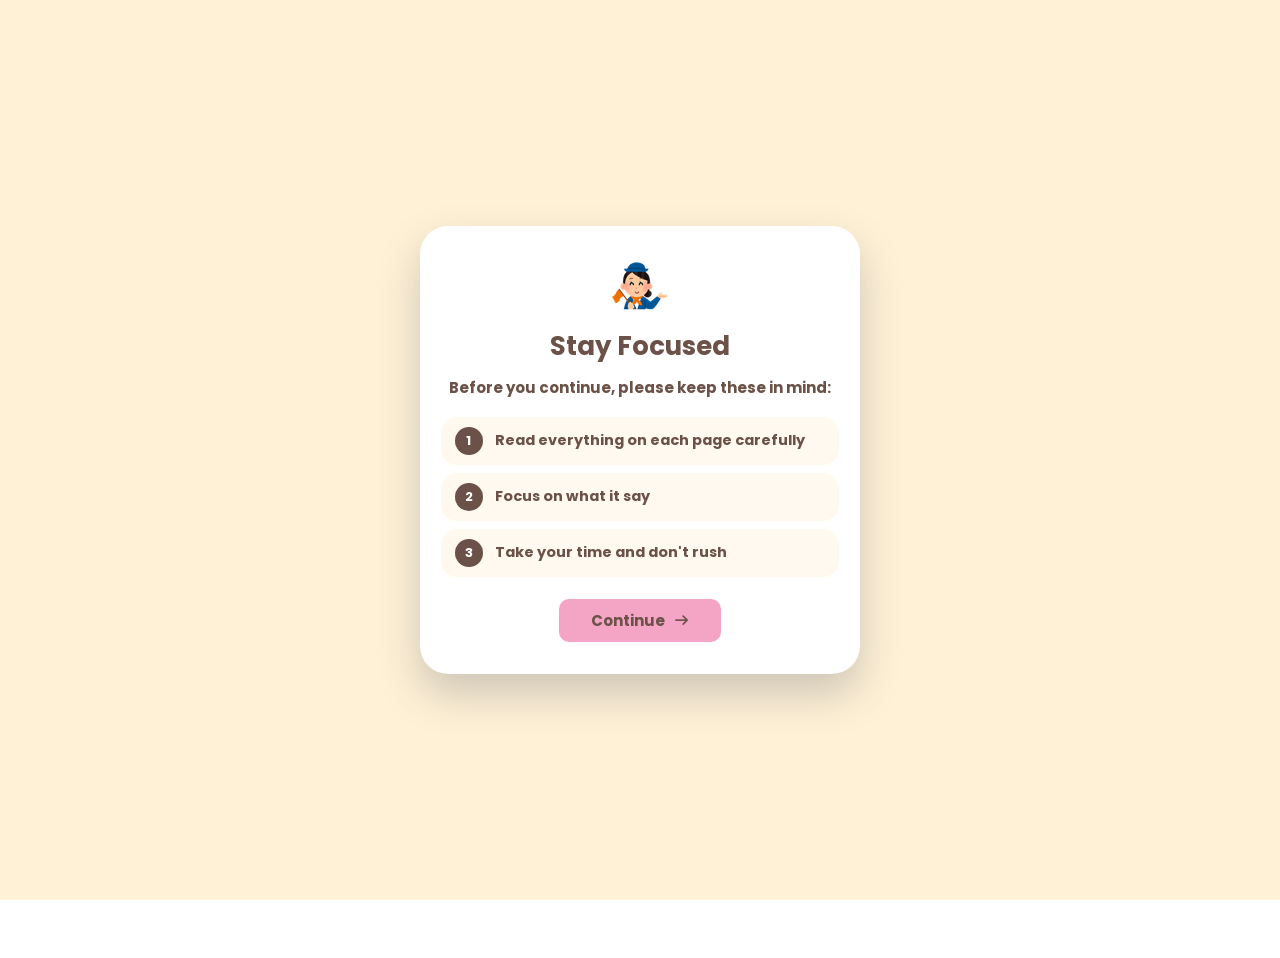
==== homepage.html @ d8c71ec4 "commit" ====
<!DOCTYPE html>
<html lang="en">

<head>
    <meta charset="UTF-8">
    <meta name="viewport" content="width=device-width, initial-scale=1.0">
    <title>Document</title>

    <title>Choose your trip</title>
    <link rel="stylesheet" href="font-awesome-icon/css/all.min.css">
    <!-- <link rel="stylesheet" href="style.css"> -->

    <style>
        @font-face {
            font-family: 'Poppins';
            src: url('Poppins/Poppins-Bold.ttf') format('truetype');
            font-weight: 400;
        }

        * {
            margin: 0;
            padding: 0;
            box-sizing: 0;
            font-family: "Poppins", sans-serif;
        }

        :root {
            --vanilla-cream: #FFF1D6;
            --pastel-pink: #FFC8DD;
            --pastel-aqua: #A8DADC;
            --pastel-green: #B8D8BA;
            --soft-charcoal: #3D4856;
            --ocean-blue: #6B9AC4;
        }

        .container-fluid {
            display: flex;
            justify-content: center;
            /* align-items: center; */
            /* height: 100dvh; */
            height: 100vh;
            background-color: var(--vanilla-cream);
            position: relative;
            padding: 1.8rem;
            overflow-y: auto;
            /* overflow: hidden; */
        }

        /* ---------- Focus reminder modal ---------- */
        html.modal-open,
        html.modal-open body {
            overflow: hidden;
            height: 100%;
        }

        .focus-overlay,
        .focus-overlay * {
            box-sizing: border-box;
            /* only for the modal, since * above has box-sizing: 0 */
        }

        .focus-overlay {
            position: fixed;
            inset: 0;
            z-index: 150;
            display: flex;
            justify-content: center;
            align-items: center;
            padding: 1.5rem;
            background-color: rgba(61, 72, 86, 0.55);
            -webkit-backdrop-filter: blur(6px);
            backdrop-filter: blur(6px);
            overscroll-behavior: contain;
            touch-action: none;
            opacity: 0;
            visibility: hidden;
            pointer-events: none;
            transition: opacity 0.3s ease, visibility 0s linear 0.3s;

            background-color: #FFF1D6;
            /* was rgba(61, 72, 86, 0.55) */
            -webkit-backdrop-filter: none;
            /* was blur(6px) */
            backdrop-filter: none;
        }



        .focus-overlay.open {
            opacity: 1;
            visibility: visible;
            pointer-events: auto;
            transition: opacity 0.3s ease, visibility 0s linear 0s;
        }

        .focus-modal {
            width: 100%;
            max-width: 440px;
            padding: 2rem 1.3rem;
            text-align: center;
            color: #6B5147;
            background: #ffffff;
            border-radius: 28px;
            box-shadow: 0 20px 40px rgba(61, 72, 86, 0.25);
            transform: translateY(30px) scale(0.9);
            transition: transform 0.35s cubic-bezier(0.34, 1.56, 0.64, 1);
        }

        .focus-overlay.open .focus-modal {
            transform: translateY(0) scale(1);
        }

        .focus-icon {
            width: 56px;
            height: 56px;
            margin: 0 auto 0.8rem;
            display: flex;
            justify-content: center;
            align-items: center;
        }

        .focus-icon img {
            max-width: 100%;
            max-height: 100%;
        }

        .focus-modal h3 {
            font-size: 26px;
            font-weight: 400;
            margin-bottom: 0.6rem;
        }

        .focus-modal p {
            font-size: 15px;
            line-height: 1.7;
        }

        .focus-list {
            list-style: none;
            display: grid;
            gap: 8px;
            margin: 1rem 0 1.4rem;
            text-align: left;
        }

        .focus-list li {
            display: flex;
            align-items: center;
            gap: 12px;
            padding: 10px 14px;
            font-size: 14.5px;
            line-height: 1.5;
            background: #FFF9EF;
            border-radius: 16px;
        }

        .focus-list li span {
            flex: none;
            width: 28px;
            height: 28px;
            display: grid;
            place-items: center;
            font-size: 13px;
            color: #ffffff;
            background: #6B5147;
            border-radius: 50%;
        }

        .focus-btn {
            display: inline-flex;
            align-items: center;
            gap: 8px;
            font-size: 15px;
            border: none;
            border-radius: 10px;
            padding: 10px 32px;
            cursor: pointer;
            color: #6B5147;
            background: #F4A5C5;
            transition: transform 0.15s ease;
        }

        .focus-btn .fa {
            font-size: 13px;
        }

        .focus-btn:hover {
            transform: translateY(-2px);
        }

        .container-fluid .page-nav {
            text-align: center;
            /* margin-top: 2rem; */
        }

        .container-fluid .page-nav h5 {
            margin-top: 0.5rem;
        }

        .container-fluid .page-song {
            margin-top: 3rem;
            display: flex;
            flex-direction: column;
            justify-content: center;
            align-items: center;
        }

        .container-fluid .page-song h5 {
            text-align: center;
        }
    </style>
</head>

<body>

    <div class="container-fluid">

        <div class="focus-overlay" id="focusModal" aria-hidden="true">
            <div class="focus-modal" role="dialog" aria-modal="true" aria-labelledby="focusTitle">
                <div class="focus-icon">
                    <img src="images/flight-logo.png" alt="Flight Logo">
                </div>
                <h3 id="focusTitle">Stay Focused</h3>
                <p>Before you continue, please keep these in mind:</p>
                <ul class="focus-list">
                    <li><span>1</span>Read everything on each page carefully</li>
                    <li><span>2</span>Focus on what it say</li>
                    <li><span>3</span>Take your time and don't rush</li>
                </ul>
                <button class="focus-btn" id="focusOk">Continue <i class="fa fa-arrow-right"></i></button>
            </div>
        </div>

        <div class="page-parent">
            <div class="page-nav">
                <h2>When I Met You</h2>

                <h5>to Linsey</h5>
            </div>

            <div class="page-song">
                <h5>Someone left you a song. Maybe it says what they couldn't say in words.</h5>
            </div>
        </div>



    </div>

    <script>
        const focusModal = document.getElementById('focusModal');

        function openFocus() {
            focusModal.classList.add('open');
            focusModal.setAttribute('aria-hidden', 'false');
            document.documentElement.classList.add('modal-open');
        }

        function closeFocus() {
            focusModal.classList.remove('open');
            focusModal.setAttribute('aria-hidden', 'true');
            document.documentElement.classList.remove('modal-open');
        }

        document.getElementById('focusOk').addEventListener('click', closeFocus);

        // opens when the page loads, right after Next in the quiz
        window.addEventListener('load', () => setTimeout(openFocus, 300));
    </script>

</body>

</html>
---- style.css ----
@font-face {
    font-family: 'Poppins';
    src: url('Poppins/Poppins-Bold.ttf') format('truetype');
    font-weight: 400;
}

* {
    margin: 0;
    padding: 0;
    box-sizing: border-box;
    font-family: "Poppins", sans-serif;
}

:root {
    --vanilla-cream: #FFF9EF;
    /* main background */
    --pastel-pink: #F4A5C5;
    /* Chiikawa Pink */
    --pastel-aqua: #A9CBE5;
    /* Hachiware Blue */
    --pastel-green: #C8DDB5;
    /* Meadow Green */
    --soft-charcoal: #6B5147;
    /* Outline Brown (text, headings) */
    --ocean-blue: #F4A5C5;
    /* primary buttons, loader bar, plane */
    --border: rgba(0, 100, 200, 0.18);
}

.container-fluid {
    display: flex;
    justify-content: center;
    align-items: center;
    height: 100dvh;
    background-color: var(--vanilla-cream);
    position: relative;
    overflow: hidden;
}

.image {
    position: absolute;
    width: 182px;
    height: 142px;
}

.image-1 {
    position: absolute;
    left: 15%;
    top: 30%;

    /* position: absolute;
    right: 25%;
    bottom: 5%; */
}

.image-2 {
    position: absolute;
    right: 24%;
    top: 5%;

    /* position: absolute;
    right: 25%;
    bottom: 5%; */
}

.image-3 {
    position: absolute;
    right: 10%;
    bottom: 30%;
}

.image-4 {
    position: absolute;
    left: 10%;
    bottom: 5%;
}

.image-5 {
    /* position: absolute;
    right: 24%;
    top: 5%; */

    position: absolute;
    right: 25%;
    bottom: 5%;

    /* position: absolute;
    left: 15%;
    top: 30%; */
}

.container-fluid main {
    position: relative;
    z-index: 1;
    display: flex;
    justify-content: center;
    align-items: center;
    flex-direction: column;
    gap: 1.5rem;
    padding: 1.8rem;
}

.blob {
    position: absolute;
    border-radius: 50%;
    z-index: 0;
}

.blob-pink {
    width: 340px;
    height: 340px;
    background: var(--pastel-pink);
    top: -110px;
    left: -90px;
    opacity: .7;
}

.blob-aqua {
    width: 280px;
    height: 280px;
    background: var(--pastel-aqua);
    bottom: -90px;
    right: -60px;
    opacity: .7;
}

.container-fluid main h2 {
    text-align: center;
    line-height: 1.15;
    /* font-weight: 700; */
    font-size: 50px;
    color: var(--soft-charcoal);
    width: 100%;
    max-width: 500px;
}

.container-fluid main p {
    width: 100%;
    max-width: 500px;
    text-align: center;
    color: var(--soft-charcoal);
}

.container-fluid main .button-groups {
    display: flex;
    justify-content: center;
    align-items: center;
    gap: 1rem;
}

.container-fluid main .button-groups a {
    background-color: var(--ocean-blue);
    color: #ffffff;
    padding: 14px 30px;
    text-decoration: none;
    border-radius: 28px;
    font-size: 16px;
    font-weight: 600;
}

/* ---------- How to Play modal ---------- */
.modal-overlay {
    position: fixed;
    inset: 0;
    z-index: 100;
    display: flex;
    /* always flex now, so it can animate */
    justify-content: center;
    align-items: center;
    padding: 1.5rem;
    background-color: rgba(61, 72, 86, 0.55);

    /* hidden state */
    opacity: 0;
    visibility: hidden;
    pointer-events: none;
    transition: opacity 0.3s ease, visibility 0s linear 0.3s;
}

.modal-overlay.open {
    opacity: 1;
    visibility: visible;
    pointer-events: auto;
    transition: opacity 0.3s ease, visibility 0s linear 0s;
}

.modal {
    position: relative;
    width: 100%;
    max-width: 600px;
    max-height: 90vh;
    overflow-y: auto;
    padding: 2rem 2rem 2.2rem;
    /* background-color: var(--pastel-aqua); */
    background-color: #ffffff;
    border-radius: 28px;
    box-shadow: 0 20px 40px rgba(61, 72, 86, 0.25);

    /* hidden state: small and slightly lower */
    transform: translateY(30px) scale(0.9);
    transition: transform 0.35s cubic-bezier(0.34, 1.56, 0.64, 1);
}

.modal-overlay.open .modal {
    transform: translateY(0) scale(1);
}

.modal h3 {
    text-align: center;
    font-size: 32px;
    color: var(--soft-charcoal);
    margin-bottom: 1rem;
}

.modal-close {
    position: absolute;
    top: 10px;
    right: 18px;
    width: 36px;
    height: 36px;
    border: none;
    border-radius: 50%;
    /* background-color: var(--vanilla-cream); */
    background: transparent;
    color: var(--soft-charcoal);
    font-size: 24px;
    line-height: 1;
    cursor: pointer;
}

/* .modal-close:hover {
    background-color: var(--pastel-pink);
} */

.steps {
    list-style: none;
    display: grid;
    gap: 16px;
}

.steps li {
    display: flex;
    align-items: center;
    gap: 18px;
    padding: 18px 22px;
    background-color: var(--vanilla-cream);
    border-radius: 24px;
    color: var(--soft-charcoal);
    /* box-shadow: 0 1px 3px rgba(0, 0, 0, 0.06), 0 1px 2px rgba(0, 0, 0, 0.04); */
    /* border: 1px solid var(--border); */
    /* border: 1px solid rgba(0,0,0,0.1) */
    /* border: 1px solid var(--vanilla-cream); */
}

.step-number {
    flex: none;
    /* width: 40px;
    height: 40px; */
    width: 37px;
    height: 37px;
    display: grid;
    place-items: center;
    /* background-color: var(--pastel-pink); */
    /* background-color: var(--vanilla-cream); */
    /* background-color: #f0f0f0; */
    background-color: var(--soft-charcoal);
    color: #ffffff;
    border-radius: 50%;
    font-weight: 700;
}

.steps h4 {
    font-size: 17px;
    margin-bottom: 2px;
}

.steps p {
    font-size: 15px;
    text-align: left;
}

/* ---------- Page exit animation ---------- */
body.page-leaving .container-fluid {
    opacity: 0;
    transform: scale(0.97);
    transition: opacity 0.4s ease, transform 0.4s ease;
}

/* ---------- Loading screen ---------- */
.loader-overlay {
    position: fixed;
    inset: 0;
    z-index: 200;
    display: flex;
    flex-direction: column;
    justify-content: center;
    align-items: center;
    gap: 0.8rem;
    background-color: var(--vanilla-cream);

    opacity: 0;
    visibility: hidden;
    pointer-events: none;
    transition: opacity 0.3s ease, visibility 0s linear 0.3s;
}

.loader-overlay.show {
    opacity: 1;
    visibility: visible;
    pointer-events: auto;
    transition: opacity 0.3s ease, visibility 0s linear 0s;
}

.loader-bar {
    box-sizing: border-box;
    width: 260px;
    height: 24px;
    padding: 3px;
    background-color: #ffffff;
    border: 2px solid var(--ocean-blue);
    border-radius: 14px;
    overflow: hidden;
}

.loader-fill {
    width: 0;
    height: 100%;
    background-color: var(--ocean-blue);
    border-radius: 10px;
}

/* .loader-overlay.show .loader-fill {
    width: 100%;
    transition: width 1.8s ease-in-out;
} */

.loader-text {
    font-size: 14px;
    font-weight: 600;
    color: var(--soft-charcoal);
}

.loader-flight {
    width: min(400px, 80vw);
}

.loader-flight svg {
    display: block;
    width: 100%;
    height: auto;
    overflow: visible;
}

.loader-flight .curve {
    fill: none;
    stroke: var(--ocean-blue);
    stroke-width: 2.5;
    stroke-linecap: round;
    stroke-dasharray: 1 3;
}

/* .loader-overlay.show .curve {
    animation: revealLine 2s ease-in-out 0.3s forwards;
} */

.loader-flight .plane {
    fill: var(--ocean-blue);
}

.loader-plane {
    opacity: 0;
}

/* ---------- Flying airplanes ---------- */
.sky {
    position: absolute;
    inset: 0;
    width: 100%;
    height: 100%;
    z-index: 0;
    pointer-events: none;
}

.sky .trail {
    fill: none;
    stroke: none;
    /* the loop is only a path for the planes, not drawn */
}

.sky .sky-plane {
    opacity: 0.9;
}

.t1 {
    stroke: var(--pastel-pink);
}

.t2 {
    stroke: var(--pastel-aqua);
}

.p1 {
    fill: var(--pastel-pink);
}

.p2 {
    fill: var(--pastel-aqua);
}

.p3 {
    fill: var(--pastel-green);
}

.p4 {
    fill: var(--pastel-pink);
}

.p5 {
    fill: var(--pastel-green);
}

/* .loader-overlay.show .loader-plane {
    opacity: 1;
    transition: opacity 0s linear 0.3s;
} */

/* @keyframes revealLine {
    to {
        clip-path: inset(0 0 0 0);
    }
} */

@media (prefers-reduced-motion: reduce) {
    body.page-leaving .container-fluid {
        transition: none;
    }
}

@media only screen and (max-width: 1200px) {
    .blob-pink {
        top: -160px;
        left: -140px;
    }

    .blob-aqua {
        bottom: -140px;
        right: -110px;
    }
}

@media only screen and (max-width: 500px) {

    .container-fluid {
        display: flex;
        justify-content: center;
        align-items: center;
        height: 100dvh;
        background-color: var(--vanilla-cream);
        position: relative;
        overflow: hidden;
    }

    .modal {
        padding: 1.5rem 1rem 1.5rem;
    }

    .modal h3 {
        font-size: 26px;
    }

    .steps li {
        padding: 14px 16px;
        gap: 14px;
    }

    .blob-pink {
        top: -150px;
        left: -100px;
    }

    .blob-aqua {
        bottom: -130px;
        right: -100px;
    }
}

@media only screen and (max-width: 415px) {
    .container-fluid main {
        padding: 1.5rem;
    }

    .container-fluid main h2 {
        width: 100%;
    }

    .modal-close {
        right: 7px;
    }

    .blob-pink {
        top: -230px;
        left: -130px;
    }

    .blob-aqua {
        bottom: -150px;
        right: -100px;
    }

    .image {
        position: absolute;
        width: 142px;
        height: 102px;
    }

    .image-1 {
        position: absolute;
        left: 6%;
        top: 15%;

        /* position: absolute;
    right: 25%;
    bottom: 5%; */
    }

    .image-2 {
        position: absolute;
        right: 5%;
        top: 15%;

        /* position: absolute;
    right: 25%;
    bottom: 5%; */
    }

    .image-3 {
        position: absolute;
        right: 5%;
        bottom: 18%;
    }

    .image-4 {
        position: absolute;
        left: 4%;
        bottom: 18%;
        display: none;
    }

    .image-5 {
        /* position: absolute;
    right: 24%;
    top: 5%; */

        position: absolute;
        right: 60%;
        bottom: 15%;

        /* position: absolute;
    left: 15%;
    top: 30%; */
    }
}
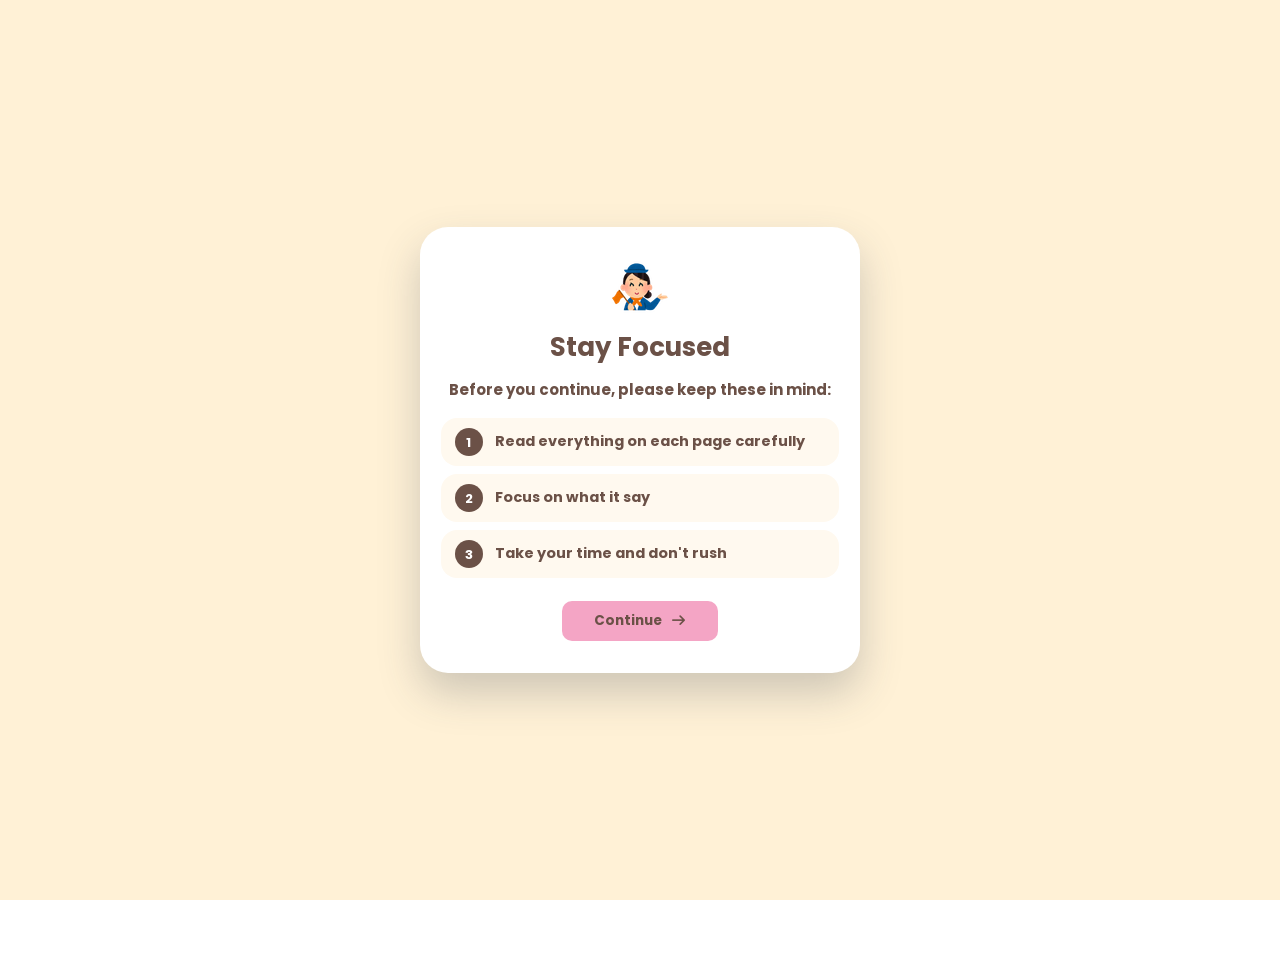
==== commit 691478e0: "commit" ====
--- a/homepage.html
+++ b/homepage.html
@@ -5,6 +5,19 @@
     <meta charset="UTF-8">
     <meta name="viewport" content="width=device-width, initial-scale=1.0">
     <title>Document</title>
+    <script>
+        // pop-ups show on every normal visit, and are skipped only on a reload
+        (function () {
+            var nav = performance.getEntriesByType('navigation')[0];
+            var isReload = nav && nav.type === 'reload';
+            var seen = sessionStorage.getItem('homeSeen') === '1' && isReload;
+
+            if (!seen) {
+                sessionStorage.removeItem('homeSeen');
+                document.documentElement.classList.add('modal-open', 'first-visit');
+            }
+        })();
+    </script>
 
     <title>Choose your trip</title>
     <link rel="stylesheet" href="font-awesome-icon/css/all.min.css">
@@ -29,7 +42,7 @@
             --pastel-pink: #FFC8DD;
             --pastel-aqua: #A8DADC;
             --pastel-green: #B8D8BA;
-            --soft-charcoal: #3D4856;
+            --soft-charcoal: #6B5147;
             --ocean-blue: #6B9AC4;
         }
 
@@ -98,7 +111,7 @@
             max-width: 440px;
             padding: 2rem 1.3rem;
             text-align: center;
-            color: #6B5147;
+            color: var(--soft-charcoal);
             background: #ffffff;
             border-radius: 28px;
             box-shadow: 0 20px 40px rgba(61, 72, 86, 0.25);
@@ -170,7 +183,7 @@
             display: inline-flex;
             align-items: center;
             gap: 8px;
-            font-size: 15px;
+            font-size: 13.5px;
             border: none;
             border-radius: 10px;
             padding: 10px 32px;
@@ -193,8 +206,15 @@
             /* margin-top: 2rem; */
         }
 
+        .container-fluid .page-nav h2 {
+            /* font-size: 22px; */
+            color: var(--soft-charcoal);
+        }
+
         .container-fluid .page-nav h5 {
             margin-top: 0.5rem;
+            font-size: 14.5px;
+            color: var(--soft-charcoal);
         }
 
         .container-fluid .page-song {
@@ -203,13 +223,467 @@
             flex-direction: column;
             justify-content: center;
             align-items: center;
+            gap: 2rem;
         }
 
         .container-fluid .page-song h5 {
             text-align: center;
+            font-size: 14.5px;
+            color: var(--soft-charcoal);
+        }
+
+        .container-fluid .page-song .image-parent {
+            padding: 15px 20px 12px;
+            background: #ffffff;
+            border-radius: 18px;
+            display: flex;
+            flex-direction: column;
+            /* song row on top, label below */
+            gap: 10px;
+            width: min(250px, 100%);
+        }
+
+        /* top row: song on the left, heart on the right */
+        .container-fluid .page-song .image-parent .image-parent-row {
+            display: flex;
+            justify-content: space-between;
+            align-items: center;
+            gap: 1rem;
+        }
+
+        /* bottom label, small and uppercase like the first screenshot */
+        .container-fluid .page-song .image-parent .remind {
+            text-align: left;
+            font-size: 10.5px;
+            letter-spacing: 0.04em;
+            text-transform: uppercase;
+            color: var(--soft-charcoal);
+        }
+
+        .container-fluid .page-song .image-parent .remind i {
+            font-size: 9px;
+        }
+
+        .container-fluid .page-song .image-parent .image-parent-first {
+            display: flex;
+            /* flex-direction: column; */
+            justify-content: center;
+            align-items: center;
+            gap: 1rem;
+        }
+
+        .container-fluid .page-song .image-parent img {
+            width: 55px;
+            height: 55px;
+            border-radius: 10px;
+        }
+
+        .container-fluid .page-song .image-parent .image-parent-text h4 {
+            font-size: 15px;
+            color: var(--soft-charcoal);
+            text-align: left;
+        }
+
+        .container-fluid .page-song .image-parent .image-parent-text .text {
+            font-size: 14px;
+            color: var(--soft-charcoal);
+            text-align: left;
+        }
+
+        .container-fluid .page-song .image-parent .image-parent-icon {
+            display: flex;
+            justify-content: center;
+            align-items: center;
+        }
+
+        .container-fluid .page-song .image-parent .image-parent-icon .fa-regular {
+            color: var(--soft-charcoal);
+            font-size: 18px;
+        }
+
+        /* .container-fluid .page-song .image-parent .image-parent-icon img {
+            width: 40px;
+            height: 40px;
+        } */
+
+        /* open on first paint: no fade-in, so the page behind is never seen */
+        .focus-overlay.open {
+            transition: none;
+        }
+
+        /* card animation on load (the overlay itself stays solid, so nothing shows behind) */
+        .focus-overlay.open .focus-modal {
+            animation: focusPop 0.7s cubic-bezier(0.34, 1.56, 0.64, 1) 0.15s both;
+        }
+
+        @keyframes focusPop {
+            from {
+                opacity: 0;
+                transform: translateY(40px) scale(0.85);
+            }
+
+            to {
+                opacity: 1;
+                transform: translateY(0) scale(1);
+            }
+        }
+
+        /* the three reminders slide in one after another */
+        .focus-overlay.open .focus-list li {
+            animation: focusItem 0.5s ease both;
+        }
+
+        .focus-overlay.open .focus-list li:nth-child(1) {
+            animation-delay: 0.55s;
+        }
+
+        .focus-overlay.open .focus-list li:nth-child(2) {
+            animation-delay: 0.7s;
+        }
+
+        .focus-overlay.open .focus-list li:nth-child(3) {
+            animation-delay: 0.85s;
+        }
+
+        @keyframes focusItem {
+            from {
+                opacity: 0;
+                transform: translateX(-16px);
+            }
+
+            to {
+                opacity: 1;
+                transform: translateX(0);
+            }
+        }
+
+        /* the Continue button fades in last */
+        .focus-overlay.open .focus-btn {
+            animation: focusItem 0.5s ease 1s both;
+        }
+
+        /* ========== LETTER ENVELOPE (inside the page) ========== */
+        .page-letter,
+        .page-letter * {
+            box-sizing: border-box;
+        }
+
+        .page-letter {
+            margin: 6rem 0 3rem;
+            opacity: 0;
+        }
+
+        .page-letter.show {
+            opacity: 1;
+        }
+
+        /* envelope and paper share the same spot */
+        .letter-stage {
+            display: grid;
+            justify-items: center;
+            align-items: start;
+        }
+
+        .letter-stage>* {
+            grid-area: 1 / 1;
+        }
+
+        /* ----- envelope ----- */
+        .envelope {
+            position: relative;
+            width: 280px;
+            height: 190px;
+            margin-bottom: 3.5rem;
+            /* room for "Tap to open" */
+            cursor: pointer;
+            transition: transform 0.7s ease, opacity 0.6s ease;
+        }
+
+        .page-letter.show .envelope {
+            animation: envIn 0.8s cubic-bezier(0.34, 1.56, 0.64, 1) 0.2s both,
+                envFloat 3s ease-in-out 1s infinite;
+        }
+
+        /* .page-letter.show .envelope.opened {
+            animation: none;
+            cursor: default;
+        } */
+
+        @keyframes envIn {
+            from {
+                opacity: 0;
+                transform: translateY(60px) scale(0.7) rotate(-6deg);
+            }
+
+            to {
+                opacity: 1;
+                transform: translateY(0) scale(1) rotate(0);
+            }
+        }
+
+        @keyframes envFloat {
+
+            0%,
+            100% {
+                transform: translateY(0);
+            }
+
+            50% {
+                transform: translateY(-8px);
+            }
+        }
+
+        .env-back {
+            position: absolute;
+            inset: 0;
+            background: #E98DB1;
+            border-radius: 8px;
+            box-shadow: 0 18px 36px rgba(107, 81, 71, 0.25);
+            z-index: 0;
+        }
+
+        .env-letter {
+            position: absolute;
+            left: 16px;
+            width: 248px;
+            top: 14px;
+            height: 160px;
+            background:
+                repeating-linear-gradient(transparent 0 20px, #f3d9e3 20px 22px) 14px 40px / calc(100% - 28px) 100px no-repeat,
+                #ffffff;
+            border-radius: 6px;
+            z-index: 2;
+            transition: transform 0.9s cubic-bezier(0.34, 1.2, 0.64, 1) 0.5s;
+        }
+
+        .envelope.opened .env-letter {
+            transform: translateY(-90px);
+        }
+
+        .env-front {
+            position: absolute;
+            inset: 0;
+            z-index: 3;
+            pointer-events: none;
+            background:
+                linear-gradient(to top right, #F7B7D0 50%, transparent 50%) left bottom / 50% 100% no-repeat,
+                linear-gradient(to top left, #F7B7D0 50%, transparent 50%) right bottom / 50% 100% no-repeat;
+            border-radius: 0 0 8px 8px;
+        }
+
+        .env-front::before,
+        .env-front::after {
+            content: "";
+            position: absolute;
+            top: 0;
+            width: 0;
+            height: 0;
+            border-top: 95px solid transparent;
+            border-bottom: 95px solid transparent;
+        }
+
+        .env-front::before {
+            left: 0;
+            border-left: 140px solid #F4A5C5;
+            border-radius: 0 0 0 8px;
+        }
+
+        .env-front::after {
+            right: 0;
+            border-right: 140px solid #F4A5C5;
+            border-radius: 0 0 8px 0;
+        }
+
+        .env-flap {
+            position: absolute;
+            top: 0;
+            left: 0;
+            width: 0;
+            height: 0;
+            border-left: 140px solid transparent;
+            border-right: 140px solid transparent;
+            border-top: 110px solid #F08DB4;
+            transform-origin: top center;
+            z-index: 4;
+            transition: transform 0.6s ease, z-index 0s linear 0.3s;
+        }
+
+        .envelope.opened .env-flap {
+            transform: rotateX(180deg);
+            z-index: 1;
+        }
+
+        .env-heart {
+            position: absolute;
+            top: 82px;
+            left: 50%;
+            width: 38px;
+            height: 38px;
+            margin-left: -19px;
+            display: grid;
+            place-items: center;
+            border-radius: 50%;
+            background: #ffffff;
+            color: #E8658F;
+            font-size: 16px;
+            z-index: 5;
+            box-shadow: 0 4px 10px rgba(107, 81, 71, 0.25);
+            transition: opacity 0.3s ease;
+        }
+
+        .envelope.opened .env-heart,
+        .envelope.opened .env-hint {
+            opacity: 0;
+        }
+
+        .env-hint {
+            position: absolute;
+            top: calc(100% + 22px);
+            left: 0;
+            right: 0;
+            text-align: center;
+            font-size: 14px;
+            color: #6B5147;
+            animation: hintPulse 1.6s ease-in-out infinite;
+            transition: opacity 0.3s ease;
+        }
+
+        @keyframes hintPulse {
+
+            0%,
+            100% {
+                opacity: 0.45;
+            }
+
+            50% {
+                opacity: 1;
+            }
+        }
+
+        /* tapping the opened envelope shows the letter again */
+        .page-letter.show .envelope.opened {
+            cursor: pointer;
+        }
+
+        /* ----- full-screen letter reader ----- */
+        .letter-reader,
+        .letter-reader * {
+            box-sizing: border-box;
+        }
+
+        .letter-reader {
+            position: fixed;
+            inset: 0;
+            z-index: 130;
+            display: flex;
+            justify-content: center;
+            align-items: center;
+            padding: 1.5rem;
+            background: #FFF1D6;
+            /* solid, so the page behind disappears */
+            opacity: 0;
+            visibility: hidden;
+            pointer-events: none;
+            transition: opacity 0.5s ease, visibility 0s linear 0.5s;
+        }
+
+        .letter-reader.open {
+            opacity: 1;
+            visibility: visible;
+            pointer-events: auto;
+            transition: opacity 0.5s ease, visibility 0s linear 0s;
+        }
+
+        .paper {
+            width: min(370px, 100%);
+            max-height: 86vh;
+            overflow-y: auto;
+            padding: 2rem 1.6rem 1.6rem;
+            text-align: center;
+            color: #6B5147;
+            background:
+                repeating-linear-gradient(transparent 0 31px, #f6e6d0 31px 32px),
+                #FFFDF8;
+            border-radius: 14px;
+            box-shadow: 0 24px 50px rgba(107, 81, 71, 0.25);
+            transform: translateY(40px) scale(0.9);
+            transition: transform 0.7s cubic-bezier(0.34, 1.4, 0.64, 1);
+        }
+
+        .letter-reader.open .paper {
+            transform: translateY(0) scale(1);
+        }
+
+        .paper h3 {
+            font-size: 20px;
+            font-weight: 400;
+        }
+
+        .paper p {
+            font-size: 15px;
+            line-height: 2;
+            /* matches the ruled lines */
+            margin-bottom: 0.8rem;
+        }
+
+        .paper-btn {
+            display: inline-flex;
+            align-items: center;
+            gap: 8px;
+            margin-top: 0.6rem;
+            font-size: 13.5px;
+            border: none;
+            border-radius: 10px;
+            padding: 10px 32px;
+            cursor: pointer;
+            color: #6B5147;
+            background: #F4A5C5;
+            transition: transform 0.15s ease;
+        }
+
+        .paper-btn:hover {
+            transform: translateY(-2px);
+        }
+
+        .paper-btn .fa {
+            font-size: 13px;
+        }
+
+        /* first visit only: Stay Focused is open from the first paint */
+        html.first-visit #focusModal {
+            opacity: 1;
+            visibility: visible;
+            pointer-events: auto;
+            transition: none;
+        }
+
+        html.first-visit #focusModal .focus-modal {
+            animation: focusPop 0.7s cubic-bezier(0.34, 1.56, 0.64, 1) 0.15s both;
+        }
+
+        html.first-visit #focusModal .focus-list li {
+            animation: focusItem 0.5s ease both;
+        }
+
+        html.first-visit #focusModal .focus-list li:nth-child(1) {
+            animation-delay: 0.55s;
+        }
+
+        html.first-visit #focusModal .focus-list li:nth-child(2) {
+            animation-delay: 0.7s;
+        }
+
+        html.first-visit #focusModal .focus-list li:nth-child(3) {
+            animation-delay: 0.85s;
+        }
+
+        html.first-visit #focusModal .focus-btn {
+            animation: focusItem 0.5s ease 1s both;
         }
     </style>
 </head>
+
+<audio id="bgMusic" src="about-you.mp3" loop preload="auto"></audio>
 
 <body>
 
@@ -231,6 +705,22 @@
             </div>
         </div>
 
+        <!-- ========== "HI BEHH" POP-UP ========== -->
+        <div class="focus-overlay" id="introModal" aria-hidden="true">
+            <div class="focus-modal" role="dialog" aria-modal="true" aria-labelledby="introTitle">
+                <div class="focus-icon">
+                    <img src="images/flight-logo.png" alt="Flight Logo">
+                </div>
+                <!-- ✏️ CHANGE THE TEXT BELOW TO YOURS -->
+                <h3 id="introTitle">Hi behh</h3>
+                <p>I know this is unusual peroo i want to say thank youu for being part of my life, for being my friend
+                    new friend or bestfriend? hahahahahaha continue moo pleasee</p>
+                <!-- ✏️ END OF YOUR TEXT -->
+                <button class="focus-btn" id="introOk" style="margin-top:1.2rem">Continue <i
+                        class="fa fa-arrow-right"></i></button>
+            </div>
+        </div>
+
         <div class="page-parent">
             <div class="page-nav">
                 <h2>When I Met You</h2>
@@ -240,6 +730,53 @@
 
             <div class="page-song">
                 <h5>Someone left you a song. Maybe it says what they couldn't say in words.</h5>
+
+                <div class="image-parent">
+                    <div class="image-parent-row">
+                        <div class="image-parent-first">
+                            <img src="about-you-img.png" alt="">
+                            <div class="image-parent-text">
+                                <h4>About You</h4>
+                                <div class="text">The 1975</div>
+                            </div>
+                        </div>
+                        <div class="image-parent-icon">
+                            <i class="fa-regular fa-heart"></i>
+                        </div>
+                    </div>
+
+                    <div class="remind">A song for you <i class="fa-regular fa-heart"></i></div>
+                </div>
+            </div>
+
+            <div class="page-letter" id="pageLetter">
+                <div class="letter-stage">
+
+                    <div class="envelope" id="envelope" role="button" tabindex="0" aria-label="Open the letter">
+                        <div class="env-back"></div>
+                        <div class="env-letter"></div>
+                        <div class="env-front"></div>
+                        <div class="env-flap"></div>
+                        <div class="env-heart"><i class="fa fa-heart"></i></div>
+                        <p class="env-hint">Tap to open</p>
+                    </div>
+
+                    <!-- ========== LETTER READER (covers the whole page) ========== -->
+                    <div class="letter-reader" id="letterReader" aria-hidden="true">
+                        <div class="paper" id="paper" role="dialog" aria-modal="true">
+                            <!-- ✏️ CHANGE THE TEXT BELOW TO YOURS -->
+                            <h3>Dear Linsey,</h3>
+                            <p>
+                                Hii behh, I just wanted to say that I really like you and I think you're amazing. I hope
+                                we can get to know each other better and maybe go on a date sometime. You're always on
+                                my mind and I can't wait to see you again.
+                            </p>
+                            <!-- ✏️ END OF YOUR TEXT -->
+                            <button class="paper-btn" id="paperClose">Close <i class="fa fa-xmark"></i></button>
+                        </div>
+                    </div>
+
+                </div>
             </div>
         </div>
 
@@ -249,23 +786,81 @@
 
     <script>
         const focusModal = document.getElementById('focusModal');
-
-        function openFocus() {
-            focusModal.classList.add('open');
-            focusModal.setAttribute('aria-hidden', 'false');
+        const introModal = document.getElementById('introModal');
+        const pageLetter = document.getElementById('pageLetter');
+        const envelope = document.getElementById('envelope');
+        const root = document.documentElement;
+
+        /* Stay Focused  ->  "Hi behh" pop-up */
+        document.getElementById('focusOk').addEventListener('click', () => {
+            introModal.classList.add('open');            // opens underneath first, so the page is never seen
+            introModal.setAttribute('aria-hidden', 'false');
+            root.classList.remove('first-visit');        // lets the Stay Focused overlay close
+            focusModal.setAttribute('aria-hidden', 'true');
+        });
+
+        const ENVELOPE_DELAY = 1200;   // envelope pops in (about 1s), then starts opening
+        const LETTER_DELAY = 2000;     // the letter appears 2 seconds after that
+
+        const bgMusic = document.getElementById('bgMusic');
+
+        document.getElementById('introOk').addEventListener('click', () => {
+            introModal.classList.remove('open');
+            introModal.setAttribute('aria-hidden', 'true');
+            root.classList.remove('modal-open');
+            sessionStorage.setItem('homeSeen', '1');
+            pageLetter.classList.add('show');
+
+            // play the song (allowed because this runs from a click)
+            bgMusic.currentTime = 0;
+            bgMusic.volume = 0.8;
+            bgMusic.play().catch(err => console.log('Music could not play:', err));
+
+            setTimeout(openEnvelope, ENVELOPE_DELAY);
+        });
+
+        /* reload after the pop-ups: skip them and show the page with the envelope */
+        if (sessionStorage.getItem('homeSeen') === '1') {
+            pageLetter.classList.add('show');
+            document.addEventListener('click', () => bgMusic.play().catch(() => { }), { once: true });
+        }
+
+        /* tap the envelope: flap opens, letter rises, then the full letter shows */
+        const letterReader = document.getElementById('letterReader');
+
+        /* show / hide the full-screen letter */
+        function showReader() {
+            letterReader.classList.add('open');
+            letterReader.setAttribute('aria-hidden', 'false');
             document.documentElement.classList.add('modal-open');
         }
 
-        function closeFocus() {
-            focusModal.classList.remove('open');
-            focusModal.setAttribute('aria-hidden', 'true');
+        function closeReader() {
+            if (!letterReader.classList.contains('open')) return;   // first line
+
+            letterReader.classList.remove('open');
+            letterReader.setAttribute('aria-hidden', 'true');
             document.documentElement.classList.remove('modal-open');
-        }
-
-        document.getElementById('focusOk').addEventListener('click', closeFocus);
-
-        // opens when the page loads, right after Next in the quiz
-        window.addEventListener('load', () => setTimeout(openFocus, 300));
+
+            // wait for the cover to fade out, then close the envelope behind it
+            setTimeout(() => envelope.classList.remove('opened'), 500);
+        }
+
+        /* tap the envelope: flap opens, letter rises, then the letter covers the page */
+        function openEnvelope() {
+            if (envelope.classList.contains('opened')) return;
+            envelope.classList.add('opened');
+            setTimeout(showReader, LETTER_DELAY);   // letter shows 2 seconds after the envelope starts opening
+        }
+
+        envelope.addEventListener('click', openEnvelope);
+        envelope.addEventListener('keydown', e => {
+            if (e.key === 'Enter' || e.key === ' ') { e.preventDefault(); openEnvelope(); }
+        });
+
+        document.getElementById('paperClose').addEventListener('click', closeReader);
+        document.addEventListener('keydown', e => { if (e.key === 'Escape') closeReader(); });
+
     </script>
 
 </body>
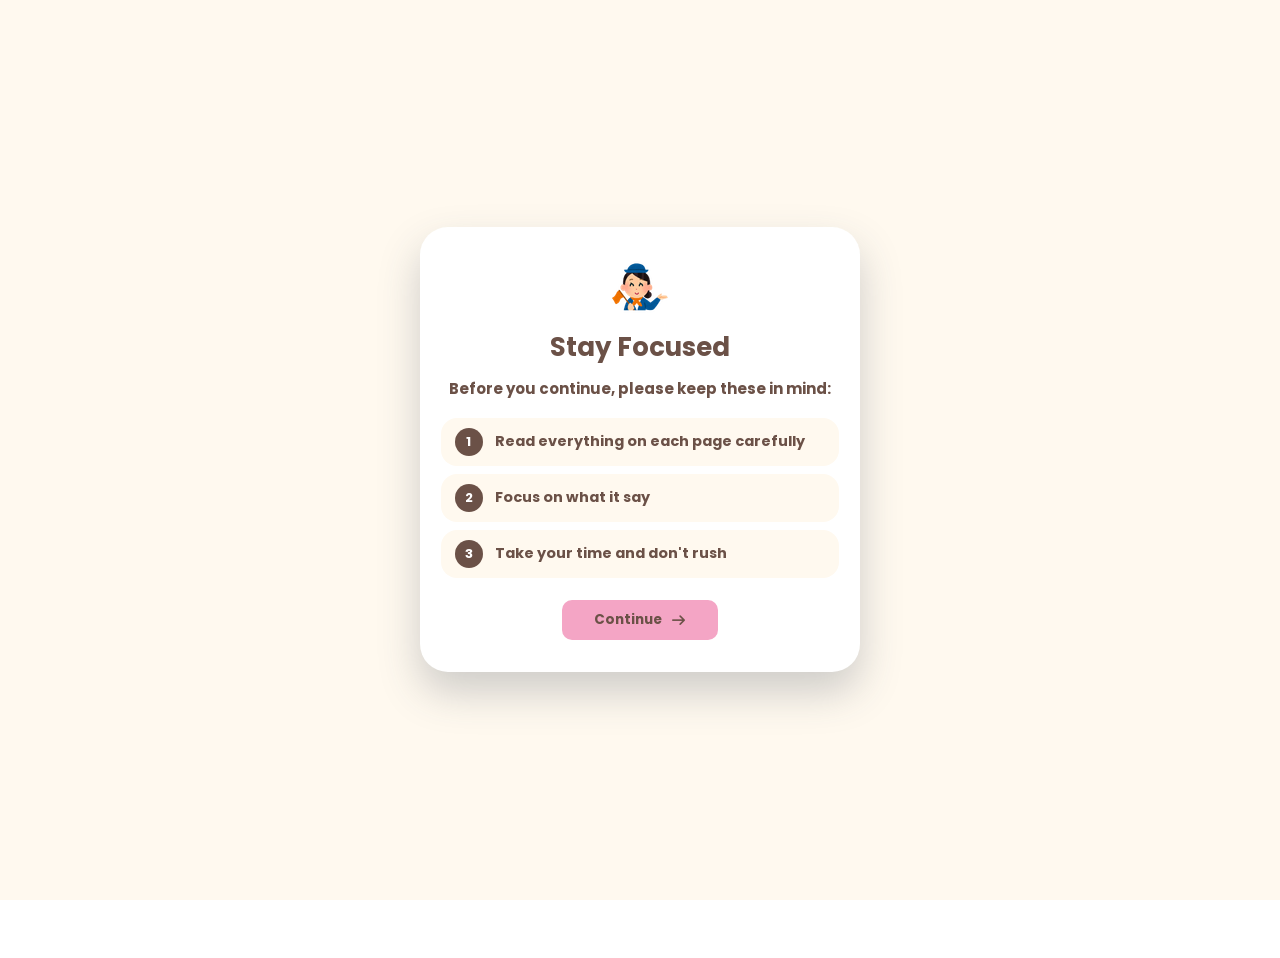
==== commit 8766ca28: "commit" ====
--- a/homepage.html
+++ b/homepage.html
@@ -38,7 +38,7 @@
         }
 
         :root {
-            --vanilla-cream: #FFF1D6;
+            --vanilla-cream: #FFF9EF;
             --pastel-pink: #FFC8DD;
             --pastel-aqua: #A8DADC;
             --pastel-green: #B8D8BA;
@@ -90,7 +90,8 @@
             pointer-events: none;
             transition: opacity 0.3s ease, visibility 0s linear 0.3s;
 
-            background-color: #FFF1D6;
+            /* background-color: #FFF1D6; */
+            background-color: var(--vanilla-cream);
             /* was rgba(61, 72, 86, 0.55) */
             -webkit-backdrop-filter: none;
             /* was blur(6px) */
@@ -579,7 +580,8 @@
             justify-content: center;
             align-items: center;
             padding: 1.5rem;
-            background: #FFF1D6;
+            /* background: #FFF1D6; */
+            background-color: var(--vanilla-cream);
             /* solid, so the page behind disappears */
             opacity: 0;
             visibility: hidden;
@@ -617,20 +619,21 @@
         .paper h3 {
             font-size: 20px;
             font-weight: 400;
+            margin: 0 0 1.5rem;
         }
 
         .paper p {
             font-size: 15px;
             line-height: 2;
             /* matches the ruled lines */
-            margin-bottom: 0.8rem;
+            /* margin-bottom: 0.8rem; */
         }
 
         .paper-btn {
             display: inline-flex;
             align-items: center;
             gap: 8px;
-            margin-top: 0.6rem;
+            margin-top: 1.5rem;
             font-size: 13.5px;
             border: none;
             border-radius: 10px;
@@ -649,6 +652,114 @@
             font-size: 13px;
         }
 
+        .paper {
+            overflow-x: hidden;
+            /* so the image can slide in from the side without a scrollbar */
+        }
+
+        .paper #letterTyped p {
+            text-align: center;
+        }
+
+        /* the fb_lins image: starts off to the right, slides in */
+        .pic-overlay {
+            position: fixed;
+            inset: 0;
+            z-index: 10;
+            display: flex;
+            justify-content: center;
+            align-items: center;
+            padding: 1.5rem;
+            background: rgba(107, 81, 71, 0.35);
+            -webkit-backdrop-filter: blur(8px);
+            backdrop-filter: blur(8px);
+            opacity: 0;
+            visibility: hidden;
+            pointer-events: none;
+            transition: opacity 0.5s ease, visibility 0s linear 0.5s;
+        }
+
+        .pic-overlay.show {
+            opacity: 1;
+            visibility: visible;
+            pointer-events: auto;
+            /* 👈 added */
+            transition: opacity 0.5s ease, visibility 0s linear 0s;
+        }
+
+        .pic-card {
+            max-width: min(300px, 100%);
+            padding: 10px;
+            background: #ffffff;
+            border-radius: 16px;
+            box-shadow: 0 24px 50px rgba(61, 72, 86, 0.4);
+            transform: scale(0.7) rotate(-4deg);
+            transition: transform 0.6s cubic-bezier(0.34, 1.4, 0.64, 1);
+        }
+
+        .pic-overlay.show .pic-card {
+            transform: scale(1) rotate(-2deg);
+        }
+
+        .pic-card img {
+            display: block;
+            width: 100%;
+            max-height: 70vh;
+            object-fit: contain;
+            border-radius: 10px;
+        }
+
+        /* thumbnail that waits on the side after the pop-up */
+        /* thumbnail columns on the sides */
+        .thumb-col {
+            position: fixed;
+            top: 50%;
+            transform: translateY(-50%);
+            z-index: 5;
+            display: flex;
+            flex-direction: column;
+            gap: 6px;
+        }
+
+        .thumb-col.right {
+            right: 6px;
+        }
+
+        .thumb-col.left {
+            left: 6px;
+        }
+
+        .pic-thumb {
+            width: 40px;
+            height: 40px;
+            padding: 3px;
+            border: none;
+            background: #ffffff;
+            border-radius: 8px;
+            box-shadow: 0 4px 10px rgba(107, 81, 71, 0.3);
+            cursor: pointer;
+            opacity: 0;
+            transform: translateX(150%) rotate(8deg);
+            transition: transform 0.7s cubic-bezier(0.34, 1.4, 0.64, 1), opacity 0.5s ease;
+        }
+
+        .thumb-col.left .pic-thumb {
+            transform: translateX(-150%) rotate(-8deg);
+        }
+
+        .thumb-col .pic-thumb.in {
+            opacity: 1;
+            transform: none;
+        }
+
+        .pic-thumb img {
+            display: block;
+            width: 100%;
+            height: 100%;
+            object-fit: cover;
+            border-radius: 6px;
+        }
+
         /* first visit only: Stay Focused is open from the first paint */
         html.first-visit #focusModal {
             opacity: 1;
@@ -679,6 +790,18 @@
 
         html.first-visit #focusModal .focus-btn {
             animation: focusItem 0.5s ease 1s both;
+        }
+
+        @media only screen and (max-width: 500px) {
+            .container-fluid {
+                display: flex;
+                justify-content: center;
+                align-items: center;
+                height: 100dvh;
+                background-color: var(--vanilla-cream);
+                position: relative;
+                overflow: hidden;
+            }
         }
     </style>
 </head>
@@ -765,15 +888,82 @@
                     <div class="letter-reader" id="letterReader" aria-hidden="true">
                         <div class="paper" id="paper" role="dialog" aria-modal="true">
                             <!-- ✏️ CHANGE THE TEXT BELOW TO YOURS -->
-                            <h3>Dear Linsey,</h3>
-                            <p>
-                                Hii behh, I just wanted to say that I really like you and I think you're amazing. I hope
-                                we can get to know each other better and maybe go on a date sometime. You're always on
-                                my mind and I can't wait to see you again.
+                            <h3>Dear (Behh, Seyy, Lins, Linsey),</h3>
+                            <p id="letterSource" hidden>
+                                Hii behh sana basahin mo toh pleasee hahahaha nagmakaawa, first of all thank youu so
+                                much for being a good friend of mine, thank youu kasi nakilala kita sorry diko muna
+                                isasali si bhea dito sa message ko na toh hahahaha, i know this is unusual na mag
+                                memessage ako ng ganto kahaba but yun and di padin tayo tlga ganun ka mag kakilala lalo
+                                na sa personal gusto tlga kita maka chikahan hahahaha, mustaa palaa? sorry ah kung
+                                palagi ako nagtatanong ng kamusta i want to make sure lang na okay ka or kung okay ka
+                                lang ba kamusta mga nangyari sa buong maghapon mo kasi i know busy ka din sa tindahan
+                                nyo. pero yun may pinaka purpose tlga to behh gusto ko sabihin sayo na i really like you
+                                behh Oo, Yes behh Gusto kita sorry kung ngayun ko lang sinabi toh tbh ito tlga yung
+                                gagawin ko na confession sayo plinano ko tlga toh gawin behh like nag drawing drawing pa
+                                ako kung paano ko siya gagawin hahaha tas butii nalang may kakilala ako na tourism
+                                friend ko din nanghingi ako ng modules or lessons nila para nga sa gagawin ko which ito
+                                hahahaha gusto ko tlga ipakita sayo behh na your worthy sa mga gantong effort na
+                                pinaglalaanan tlga ng oras ng utak at ng idea ng pagod kung paano ka mapapasaya or
+                                mapapakita sayo kung gaano ka kahalaga/ka importante i know hindi siya kalakihan peroo
+                                dahil nga i really appreciate youuu kaya ginawa or binuo ko toh behh, no pressure behh
+                                no need na ireciprocate mo yung feelings ko behh even alam ko naman na imposible yun
+                                hahahaha diko alam if may nagugustuhan ka na iba or may gusto ka or meron kang bf sorry
+                                kung meronn i just only want to say na i
+                                like you, i admire youu so muchh, i really appreciate youu yung kagandahan mo yung
+                                kabaitan
+                                mo yung kakulitan moo behh sa sobrang gusto kita behh alam ko na yung iba mong mga
+                                favorite yung mga hindi mo iniinom hindi ka mahilig sa mainit na inumin and you like
+                                chiikawa dibaa diko alam if napansin mo inspired tlga yung design or kulay ng website sa
+                                chiikawa hehehe and na cucurios ka ba kung kelan or pano nagsimula na nagkagusto ako
+                                sayo? then pala behh di pala kita nakilala beforee yung nagkakalaro tayo ng among us
+                                diko alam kung sino ka dunn T_T kasii diba ilang beses din tayo naglaro tas yung parang
+                                guest the place ata yun hahaha yung naka discord tayoo tas ket sa mga picture niyo nila
+                                jai di pa kita napapansin nunn, napansin lang kita nung nagkalaro tayo nila bhea nung
+                                una di
+                                pa ako na cucurious sayo pero nung pangalawa or pangatlo dun na ako na curious sayo kasi
+                                ang cute ng boses moo tas ganda moo T_T tapos nagkalaro pa tayoo naalala mo nung nawalan
+                                kami ng internet nagchat pa ako nun kay bhea na chat ka kasi nga nawalan kami ng
+                                internet tapos sumunod nag ask na ako kay jai na kung ano fb or facebook mo hahahaha tas
+                                yun alam nya na agad inasar asar nya na ako hahahaha alam nya na agad eh yun nga yung na
+                                kwento nya sayoo about nga dun sa inask ko
+                                yung fb mo na sinabi mo din sakinn hahahaha then yung inaccept mo ko behh sobrang saya
+                                ko nun hahahaha tas
+                                inistalk kita dun ko nakita na President and Deans Lister ka shalaa T_T mas lalo kita
+                                nagustuhan nun hehehe talino naman ni crushh then nabanggit mo nga na gusto mo ng
+                                chiikawa so yung naging nickname koo sayo CL chiikawa Linsey T_T i don't know kung
+                                nakita mo siya sa notes ko hahaha tas sakto dumaan sa fb ko yung chiikawa ng mcdo kaya
+                                gusto tlga kita ayain ng mcdo nun tapos bigay sayo tas kinikilig tlga ako nun kasi nga
+                                kapag nagnonotes ako nagcocomment ka eh about sayo yun T_T tapos yung sa birthday month
+                                behh kung naaalala moo yung nilagay ko birthday month mo tapos nilagay mo din sakin
+                                kilig to the bone din ako dun T_T hahaha, tapos nung finollow mo ko sa ig behhh T_T
+                                hahaha tas dun na yung time na inistalk kita gandaa moo tlgaa behhh tas yung nag post ka
+                                nung swimming nyo, gusto ko dinn mag thank youu behh kasi nung mga time na sobrang busyy
+                                koo sa capstone like gabi na ako nauwi umaga ako naalis tas gabi na yung uwian ikaww
+                                yung parang naging pahinga or motivation koo tuwing gabii tayoo nagkakalaro lagi and
+                                kapag narinig ko na yung boses moo wala na agad yung pagod ko hehehe tas yung naglaro
+                                tayo ng roblox na naka discord nilaro natin yung chameleon game ng roblox then yung
+                                umuwii ka behh gusto sana kita ayain kasama din si bhea sana kasi nahihiya akoo nung
+                                umuwi ka din dito nung nag story ka nung picture nyo tas naaalala mo yung nag jabii
+                                tayooo tbh kabado akoo nunn kasi nga first time kita makikitaa likee diko alam kung ano
+                                sasabihin ko nunn tas nung nakita sobrang gandaa moo behh like legit afterr nunn sobrang
+                                saya ko hehehe tas yunn hahahaha sorryy kung napaka haba na nitoo behh sorry na yunn
+                                langg namann ingaat ka palagii and it's really nice meeting youu tlgaa behh hehehe
                             </p>
+                            <!-- the typed text and the image appear here -->
+                            <div id="letterTyped"></div>
                             <!-- ✏️ END OF YOUR TEXT -->
                             <button class="paper-btn" id="paperClose">Close <i class="fa fa-xmark"></i></button>
                         </div>
+                        <!-- the fb_lins image pops up here, in front of the letter -->
+                        <div class="pic-overlay" id="picOverlay" aria-hidden="true">
+                            <div class="pic-card">
+                                <img id="picImg" alt="fb_lins">
+                            </div>
+                        </div>
+                        <!-- small thumbnail on the side: tap to see the picture again -->
+                        <!-- thumbnail columns: up to 10 on each side -->
+                        <div class="thumb-col right" id="thumbRight"></div>
+                        <div class="thumb-col left" id="thumbLeft"></div>
                     </div>
 
                 </div>
@@ -789,6 +979,8 @@
         const introModal = document.getElementById('introModal');
         const pageLetter = document.getElementById('pageLetter');
         const envelope = document.getElementById('envelope');
+        // const picThumb = document.getElementById('picThumb');
+        // const picThumbImg = document.getElementById('picThumbImg');
         const root = document.documentElement;
 
         /* Stay Focused  ->  "Hi behh" pop-up */
@@ -828,21 +1020,205 @@
         /* tap the envelope: flap opens, letter rises, then the full letter shows */
         const letterReader = document.getElementById('letterReader');
 
+        /* ---------- Typing effect + fb_lins image ---------- */
+        const TYPE_SPEED = 55;        // slower (was 22). Bigger = slower
+        const PIC_SHOW_TIME = 4000;   // image stays 4 seconds
+        const PIC_TRIGGER = 'nag ask na ako kay jai na kung ano fb or facebook mo';
+
+        // tries each file type until one works // each image stays 4 seconds
+
+        // each picture: the words that make it appear + the file name (no extension)
+        const PICS = [
+            { trigger: 'nagkalaro tayo nila bhea', names: ['kalaro_bhea'] },
+            { trigger: 'kasi ang cute ng boses moo tas ganda moo', names: ['picture_mo'] },
+            { trigger: 'nag ask na ako kay jai na kung ano fb or facebook mo', names: ['fb_lins'] },
+            { trigger: 'sinabi mo din sakinn', names: ['nahanap'] },
+            { trigger: 'inaccept mo ko behh sobrang saya ko nun', names: ['accept'] },
+            { trigger: 'nakita na President and Deans Lister', names: ['president', 'deans'] },
+            { trigger: 'dumaan sa fb ko yung chiikawa ng mcdo', names: ['chiikawa'] },
+            { trigger: 'nagnonotes ako nagcocomment ka eh about sayo yun', names: ['inlab'] },
+            { trigger: 'tapos nilagay mo din sakin', names: ['birthday'] },
+            { trigger: 'tapos nung finollow mo ko sa ig behhh', names: ['follow_ig'] },
+            { trigger: 'inistalk kita gandaa moo tlgaa behhh', names: ['ganda'] },
+            { trigger: 'yung nag post ka nung swimming nyo', names: ['ganda_mo'] },
+            { trigger: 'naglaro tayo ng roblox na naka discord', names: ['discord'] },
+            { trigger: 'chameleon game ng roblox', names: ['roblox'] },
+            { trigger: 'nag story ka nung picture nyo', names: ['story_mo'] },
+            { trigger: 'naaalala mo yung nag jabii tayooo', names: ['jabi'] }
+        ];
+        const PIC_EXTS = ['png', 'jpg', 'jpeg', 'webp', 'gif', 'PNG', 'JPG', 'JPEG'];
+
+        const paper = document.getElementById('paper');
+        const letterSource = document.getElementById('letterSource');
+        const letterTyped = document.getElementById('letterTyped');
+        const picOverlay = document.getElementById('picOverlay');
+        const picImg = document.getElementById('picImg');
+        const thumbRight = document.getElementById('thumbRight');
+        const thumbLeft = document.getElementById('thumbLeft');
+        const FULL_TEXT = letterSource.textContent.replace(/\s+/g, ' ').trim();
+
+        let typeRun = 0;
+        let skipTyping = false;
+        const sleep = ms => new Promise(r => setTimeout(r, ms));
+
+        // tries each file type until one works
+        function loadPic(name) {
+            return new Promise(resolve => {
+                let i = 0;
+                const test = new Image();
+                test.onload = () => resolve(test.src);
+                test.onerror = () => {
+                    i++;
+                    if (i < PIC_EXTS.length) test.src = 'images/' + name + '.' + PIC_EXTS[i];
+                    else { console.warn(name + ' image not found in /images'); resolve(null); }
+                };
+                test.src = 'images/' + name + '.' + PIC_EXTS[0];
+            });
+        }
+
+        function showPic(src) {
+            picImg.src = src;
+            picOverlay.classList.add('show');
+            picOverlay.setAttribute('aria-hidden', 'false');
+        }
+
+        function hidePic() {
+            picOverlay.classList.remove('show');
+            picOverlay.setAttribute('aria-hidden', 'true');
+        }
+
+        // small thumbnail on the right side, stacked one under another
+        // small thumbnails: first 10 on the right, next 10 on the left
+        function addThumb(src, n) {
+            const perSide = 10;
+            if (n >= perSide * 2) return;                    // max 20
+            const col = n < perSide ? thumbRight : thumbLeft;
+
+            const b = document.createElement('button');
+            b.type = 'button';
+            b.className = 'pic-thumb';
+            b.innerHTML = '<img alt="">';
+            b.querySelector('img').src = src;
+            b.addEventListener('click', () => showPic(src));
+            col.appendChild(b);
+            void b.offsetWidth;
+            b.classList.add('in');
+        }
+
+        function clearThumbs() {
+            document.querySelectorAll('.pic-thumb').forEach(t => t.remove());
+        }
+
+        async function typeInto(el, text, run) {
+            const base = el.textContent;
+            for (let i = 0; i < text.length; i++) {
+                if (run !== typeRun) return false;
+                if (skipTyping) { el.textContent = base + text; break; }
+                el.textContent += text[i];
+                paper.scrollTop = paper.scrollHeight;
+                await sleep(TYPE_SPEED + (',.?!'.includes(text[i]) ? 150 : 0));
+            }
+            paper.scrollTop = paper.scrollHeight;
+            return true;
+        }
+
+        async function startTyping() {
+            const run = ++typeRun;
+            skipTyping = false;
+            letterTyped.innerHTML = '';
+            paper.scrollTop = 0;
+            hidePic();
+            clearThumbs();
+
+            // start finding all images early
+            const srcPromises = PICS.map(p => Promise.all(p.names.map(loadPic)));
+
+            // find where each picture's trigger ends in the letter
+            const cuts = [];
+            let from = 0;
+            PICS.forEach(p => {
+                const idx = FULL_TEXT.indexOf(p.trigger, from);
+                const cut = idx === -1 ? null : idx + p.trigger.length;
+                cuts.push(cut);
+                if (cut !== null) from = cut;
+            });
+
+            const para = document.createElement('p');
+            letterTyped.appendChild(para);
+
+            let pos = 0;
+            let thumbCount = 0;
+
+            for (let n = 0; n < PICS.length; n++) {
+                if (cuts[n] === null) continue;
+
+                // type the text up to this picture's trigger (same paragraph)
+                const chunk = FULL_TEXT.slice(pos, cuts[n]).trim();
+                pos = cuts[n];
+                skipTyping = false;
+                if (!await typeInto(para, (para.textContent ? ' ' : '') + chunk, run)) return;
+
+                // show the picture
+                // show the picture(s) one after another
+                const srcs = await srcPromises[n];
+                if (run !== typeRun) return;
+                for (const src of srcs) {
+                    if (!src) continue;
+                    showPic(src);
+                    await sleep(PIC_SHOW_TIME);
+                    if (run !== typeRun) return;
+                    hidePic();
+                    await sleep(600);
+                    if (run !== typeRun) return;
+                    addThumb(src, thumbCount++);
+                }
+            }
+
+            // the rest of the letter
+            const rest = FULL_TEXT.slice(pos).trim();
+            if (rest) {
+                skipTyping = false;
+                await typeInto(para, (para.textContent ? ' ' : '') + rest, run);
+            }
+        }
+
+        // tap the paper to skip the typing
+        paper.addEventListener('click', e => {
+            if (e.target.closest('#paperClose')) return;
+            skipTyping = true;
+        });
+
+        // tap the thumbnail: show the picture again
+        // tap the paper to skip the typing
+        // paper.addEventListener('click', e => {
+        //     if (e.target.closest('#paperClose')) return;
+        //     skipTyping = true;
+        // });
+
+        // tap anywhere on the blurred background: close it again
+        // tap anywhere on the blurred background: close it again
+        picOverlay.addEventListener('click', hidePic);
+
         /* show / hide the full-screen letter */
         function showReader() {
             letterReader.classList.add('open');
             letterReader.setAttribute('aria-hidden', 'false');
             document.documentElement.classList.add('modal-open');
+            startTyping();
         }
 
         function closeReader() {
-            if (!letterReader.classList.contains('open')) return;   // first line
-
+            if (!letterReader.classList.contains('open')) return;
+
+            typeRun++;
+            picOverlay.classList.remove('show');
+            // picThumb.classList.remove('in');           // 👈 added: stops the typing
+            hidePic();
+            clearThumbs();
             letterReader.classList.remove('open');
             letterReader.setAttribute('aria-hidden', 'true');
             document.documentElement.classList.remove('modal-open');
 
-            // wait for the cover to fade out, then close the envelope behind it
             setTimeout(() => envelope.classList.remove('opened'), 500);
         }
 
